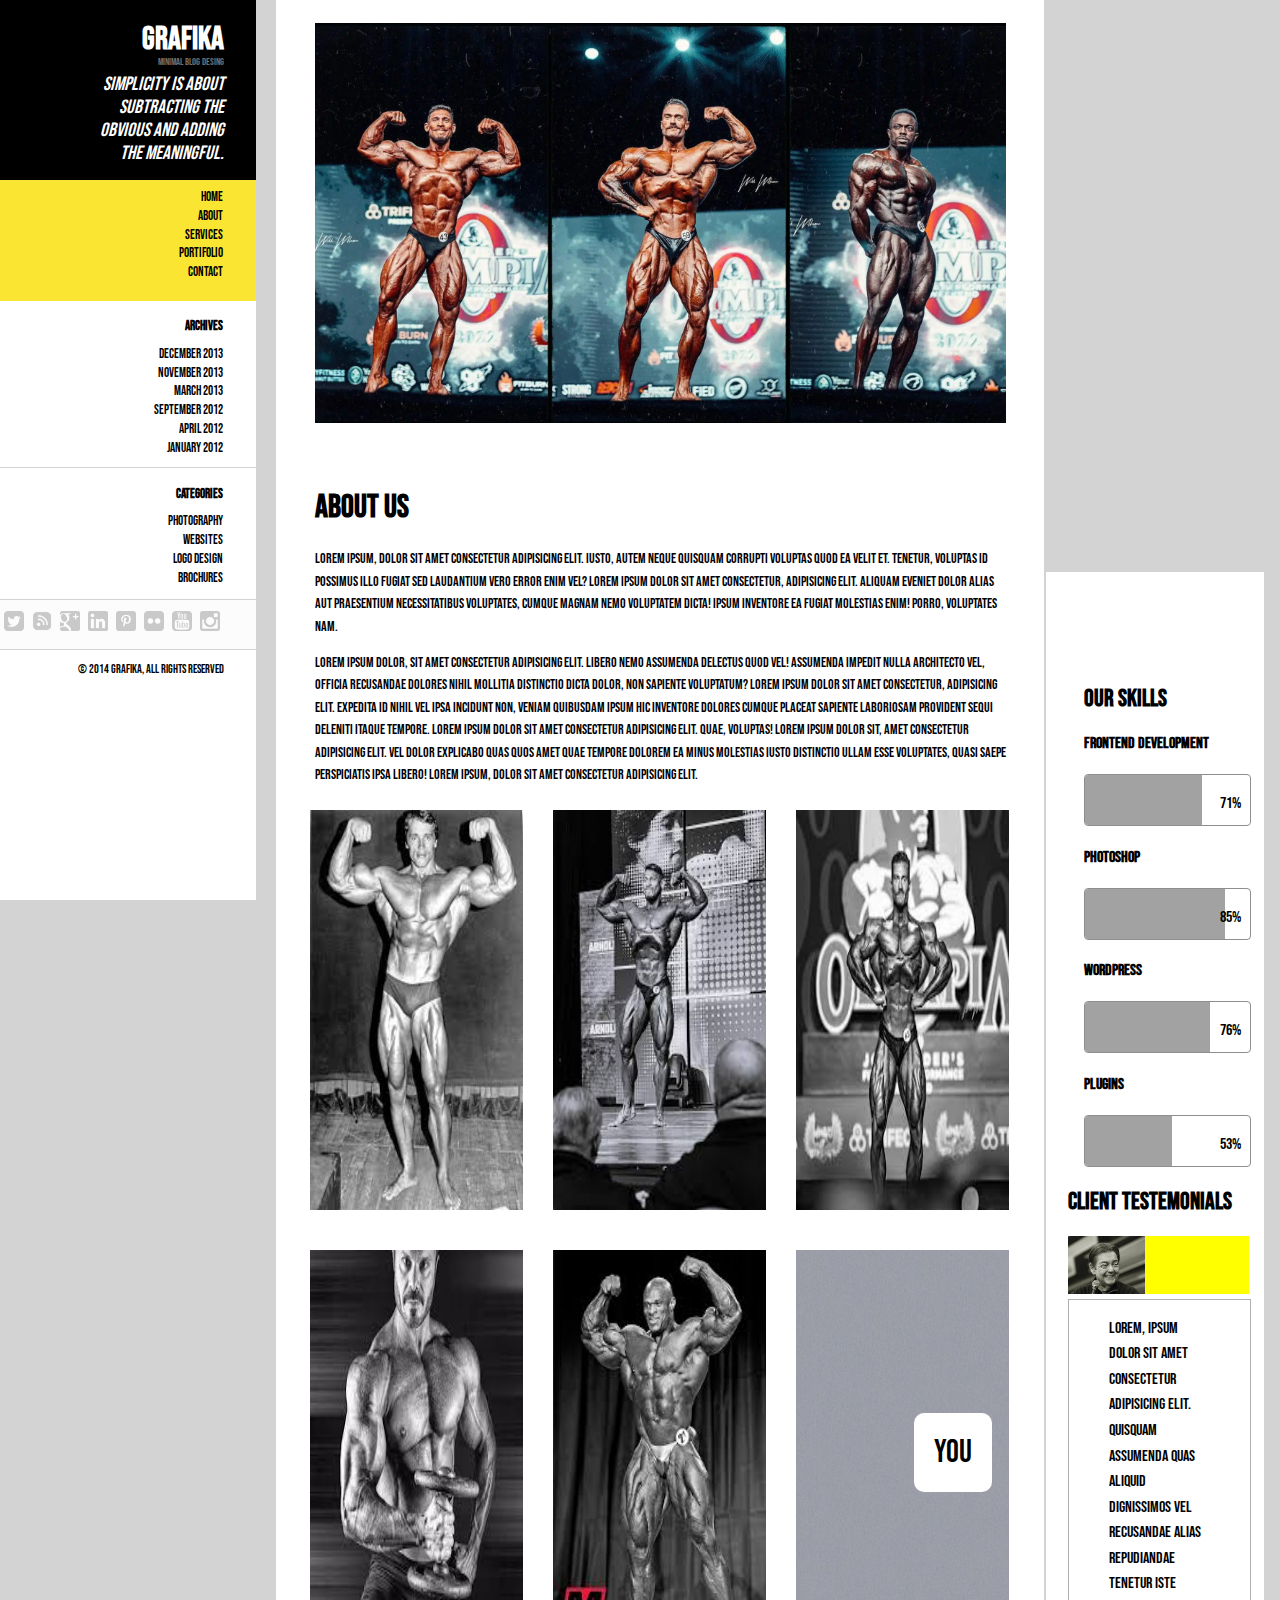
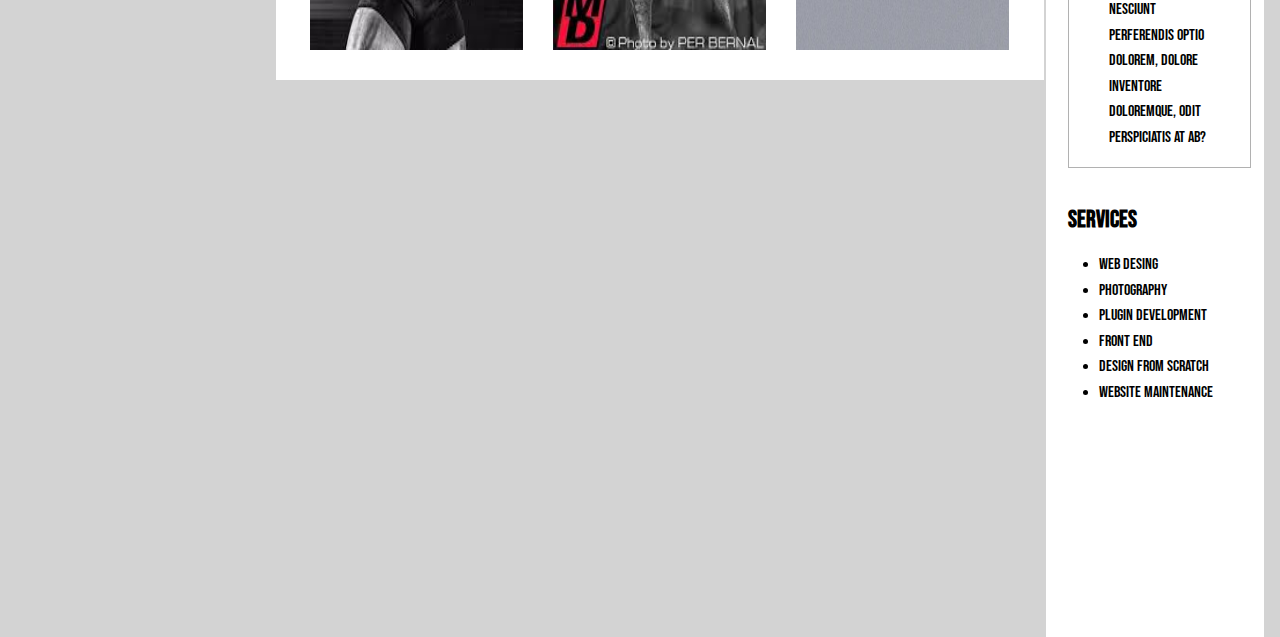
==== about.html @ fdddc4c5 "versão 1.0.0" ====
<!DOCTYPE html>
<html lang="en">
<head>
    <meta charset="UTF-8">
    <link rel="stylesheet" href="css/about.css">
    <link rel="preconnect" href="https://fonts.googleapis.com">
    <link rel="preconnect" href="https://fonts.gstatic.com" crossorigin>
    <link href="https://fonts.googleapis.com/css2?family=Bebas+Neue&display=swap" rel="stylesheet">
    <link rel="preconnect" href="https://fonts.googleapis.com">
    <link rel="preconnect" href="https://fonts.gstatic.com" crossorigin>
    <link href="https://fonts.googleapis.com/css2?family=Bebas+Neue&family=Cormorant+Infant:ital,wght@0,300;0,400;0,500;0,600;0,700;1,300;1,400;1,500;1,600;1,700&display=swap" rel="stylesheet">
    <meta name="viewport" content="width=device-width, initial-scale=1.0">
    <title>Document</title>
</head>
<body>
    <div id="box">
        <div class="inbox1">
        <h1>GRAFIKA</h1>
        <p class="p1">minimal blog desing</p>
        <p class="p2"><i>Simplicity is about subtracting the obvious and adding the meaningful.</i></p>
        </div>
        <div class="inbox2">
            <ul id="menu">
                <a class="amenu" href="index.html"><li>HOME</li></a>
                <a class="amenu" href="about.html"><li>ABOUT</li></a>
                <a class="amenu" href="services.html"><li>SERVICES</li></a>
                <a class="amenu" href="portifolio.html"><li>PORTIFOLIO</li></a>
                <a class="amenu" href="contact.html"><li>CONTACT</li></a>
            </ul>
        </div>
        <div class="inbox3">
            <ul>
                <h1 class="amenu1">ARCHIVES</h1>
                <a class="amenu1" href=""><li>December 2013</li></a>
                <a class="amenu1" href=""><li>November 2013</li></a>
                <a class="amenu1" href=""><li>March 2013</li></a>
                <a class="amenu1" href=""><li>September 2012</li></a>
                <a class="amenu1" href=""><li>April 2012</li></a>
                <a class="amenu1" href=""><li>January 2012</li></a>
            </ul>
        </div>
        <div class="inbox4">
            <ul>
                <h1 class="amenu2">CATEGORIES</h1>
                <a class="amenu2" href=""><li>Photography</li></a>
                <a class="amenu2" href=""><li>Websites</li></a>
                <a class="amenu2" href=""><li>Logo Design</li></a>
                <a class="amenu2" href=""><li>Brochures</li></a>
            </ul>
        </div>
        <div class="inbox5">
            <ul>
                <li><a href=""><img class="icone" src="img/icone/logo-do-facebook.png" alt=""></a></li>
                <li><a href=""><img class="icone" src="img/icone/sinal-do-twitter.png" alt=""></a></li>
                <li><a href=""><img class="icone" src="img/icone/sinal-wi-fi.png" alt=""></a></li>
                <li><a href=""><img class="icone" src="img/icone/google-plus.png" alt=""></a></li>
                <li><a href=""><img class="icone" src="img/icone/logotipo-do-linkedin.png" alt=""></a></li>
                <li><a href=""><img class="icone" src="img/icone/pinterest.png" alt=""></a></li>
                <li><a href=""><img class="icone" src="img/icone/silhueta-do-logotipo-do-site-flickr.png" alt=""></a></li>
                <li><a href=""><img class="icone" src="img/icone/logotipo-do-youtube.png" alt=""></a></li>
                <li><a href=""><img class="icone" src="img/icone/simbolo-do-instagram.png" alt=""></a></li>
            </ul>
        </div>
        <div class="inbox6">
            <p class="copy">© 2014 Grafika, All Rights Reserved</p>
        </div>
    </div>
    <div class="sobre">
        <div>
            <img src="img/imagem-about/classic.jpg.webp" alt="">
            <h1>About us</h1>
            <p>Lorem ipsum, dolor sit amet consectetur adipisicing elit. Iusto, autem neque quisquam corrupti voluptas quod ea velit et. Tenetur, voluptas id possimus illo fugiat sed laudantium vero error enim vel? Lorem ipsum dolor sit amet consectetur, adipisicing elit. Aliquam eveniet dolor alias aut praesentium necessitatibus voluptates, cumque magnam nemo voluptatem dicta! Ipsum inventore ea fugiat molestias enim! Porro, voluptates nam.</p>
            <p>Lorem ipsum dolor, sit amet consectetur adipisicing elit. Libero nemo assumenda delectus quod vel! Assumenda impedit nulla architecto vel, officia recusandae dolores nihil mollitia distinctio dicta dolor, non sapiente voluptatum? Lorem ipsum dolor sit amet consectetur, adipisicing elit. Expedita id nihil vel ipsa incidunt non, veniam quibusdam ipsum hic inventore dolores cumque placeat sapiente laboriosam provident sequi deleniti itaque tempore. Lorem ipsum dolor sit amet consectetur adipisicing elit. Quae, voluptas! Lorem ipsum dolor sit, amet consectetur adipisicing elit. Vel dolor explicabo quas quos amet quae tempore dolorem ea minus molestias iusto distinctio ullam esse voluptates, quasi saepe perspiciatis ipsa libero! Lorem ipsum, dolor sit amet consectetur adipisicing elit.</p>
        </div>
        <div id="galeria">
            <div class="quadrado"><img src="img/imagem-about/download.jpg" alt=""></div>
            <div class="quadrado"><img src="img/imagem-about/download (2).jpg" alt=""></div>
            <div class="quadrado"><img src="img/imagem-about/download (3).jpg" alt=""></div>
            <div class="quadrado"><img src="img/imagem-about/download (4).jpg" alt=""></div>
            <div class="quadrado"><img src="img/imagem-about/download (5).jpg" alt=""></div>
            <div class="quadrado">
                <div id="container">
                    <img class="imagem" src="img/imagem-about/cinza-escuro.jpg" alt="">
                    <label class="texto">YOU</label>
                </div>
            </div>
        </div>
    </div>
    <div class="endbox">
        <div>
            <ul>
                <br><br><br><br>
                <li><h2>Our Skills</h2></li>
                <li><h4>FrontEnd Development</h4></li>
                <li>
                    <div class="progress-bar-container">
                            <div class="progress-bar">
                              <div class="progress" style="width: 71%;"></div>
                            </div>
                        <div class="progress-percentage ls-right-percentage">71%</div>
                    </div>
                </li>
                <li><h4>Photoshop</h4></li>
                <li>
                    <div class="progress-bar-container">
                            <div class="progress-bar">
                              <div class="progress" style="width: 85%;"></div>
                            </div>
                        <div class="progress-percentage ls-right-percentage">85%</div>
                    </div>
                </li>
                <li><h4>Wordpress</h4></li>
                <li>
                    <div class="progress-bar-container">
                            <div class="progress-bar">
                              <div class="progress" style="width: 76%;"></div>
                            </div>
                        <div class="progress-percentage ls-right-percentage">76%</div>
                    </div>
                </li>
                <li><h4>Plugins</h4></li>
                <li>
                    <div class="progress-bar-container">
                            <div class="progress-bar">
                              <div class="progress" style="width: 53%;"></div>
                            </div>
                        <div class="progress-percentage ls-right-percentage">53%</div>
                    </div>
                </li>
            </ul>    
        </div>
        <div class="testemunha">
            <h2>Client Testemonials</h2>
            <img src="img/imagem-about/download (1).jpg" alt="">
        </div>
        <div class="ending">
            <p>Lorem, ipsum dolor sit amet consectetur adipisicing elit. Quisquam assumenda quas aliquid dignissimos vel recusandae alias repudiandae tenetur iste nesciunt perferendis optio dolorem, dolore inventore doloremque, odit perspiciatis at ab?</p>
        </div><br>
        <div class="acabei">
            <h2>Services</h2>
            <ul>
                <li>Web Desing</li>
                <li>Photography</li>
                <li>Plugin Development</li>
                <li>Front End</li>
                <li>Design from Scratch</li>
                <li>Website Maintenance</li>
            </ul>
        </div>
    </div>
    
</body>
</html>
---- css/about.css ----
body{
    font-family: "Bebas Neue", sans-serif;
    margin: 0;
    padding: 0;
    background-color: lightgrey;
}
#box{
    display: flex;
    flex-direction: column;
    width: 20vw;
    height: 100vh;
    background-color: white;
    align-items: end;
    position: fixed;
}
.inbox1{
    background-color: black;
    width: 20vw;
    height: 20vh;
}
.inbox1 > h1{
    color: white;
    text-align: end;
    font-size: 2vh 2vw;
    font-family: open;
    padding-right: 2.5vw;
    padding-left: 5vw;
    margin-top: 8%;
    font-family: "Bebas Neue", sans-serif;
}
.p1{
    font-size: 60%;
    color: rgba(255, 255, 255, 0.45);
    text-align: end;
    padding-right: 2.5vw;
    padding-left: 5vw;
    margin-top: -25px;
}
.p2{
    font-size: 120%;
    color: white;
    text-align: end;
    padding-right: 2.5vw;
    padding-left: 6.5vw;
    margin-top: -5px;
}
.inbox2{
    background-color: rgb(250, 230, 50);
    width: 20vw;
    height: 13.5vh;
}
#menu{
    display: flex;
    justify-content: end;
    flex-direction: column;
    text-align: end;
    list-style-type: none;
    margin-right: 2.5vw;
    margin-top: 3%;
}
.amenu{
    color: black;
    text-decoration: none;
    font-size: 80%;
    padding: 0.75%;
}
.inbox3{
    background-color: rgb(255, 255, 255);
    width: 20vw;
    height: 18.5vh;
}
.inbox3 > ul{
    display: flex;
    justify-content: end;
    flex-direction: column;
    text-align: end;
    list-style-type: none;
    margin-right: 2.5vw;
    margin-top: 3%;
}
.amenu1{
    color: black;
    text-decoration: none;
    font-size: 80%;
    padding: 0.75%;
}
.inbox4{
    background-color: rgb(255, 255, 255);
    width: 20vw;
    height: 14.5vh;
    border-top: solid lightgray 1px;
}
.inbox4 > ul{
    display: flex;
    justify-content: end;
    flex-direction: column;
    text-align: end;
    list-style-type: none;
    margin-right: 2.5vw;
    margin-top: 3%;
}
.amenu2{
    color: black;
    text-decoration: none;
    font-size: 80%;
    padding: 0.75%;
}
.inbox5{
    background-color: rgb(252, 252, 252);
    width: 20vw;
    height: 5.5vh;
    border-top: solid lightgray 1px;
}
.inbox5 > ul{
    display: flex;
    flex-direction: row;
    justify-content: end;
    text-align: end;
    list-style-type: none;
    margin-right: 2.5vw;
    margin-top: 3%;
}
.icone{
    width: 20px ;
    padding: 4px;
    opacity: 0.20;
}
.inbox6{
    background-color: rgb(255, 255, 255);
    width: 20vw;
    height: 27.9vh;
    border-top: solid lightgray 1px;
    text-align: end;
}
.copy{
    margin-right: 2.5vw;
    margin-top: 4.5%;
    font-size: 12px;
}
.sobre{
    background-color: white;
    margin-left: 21.5vw;
    width: 60vw;
    max-width: 60vw;
    border-left: 1px solid lightgray;
}
.sobre img{
    padding: 5%;
    width: 90%;
    height: 400px;
    margin-top: -2%;
}
.sobre h1{
    font-size: 32px;
    padding-left: 5%;
    padding-right: 5%;
}
.sobre p{
    font-size: 14px;
    padding-left: 5%;
    padding-right: 5%;
    line-height: 1.6em;
}
.sobre div #galeria{
    padding-left: 5vw;
}
#galeria{
    width: 100%;
    height: 880px;
    display: flex;
    flex-direction: row;
    flex-wrap: wrap;
}
.quadrado{
    width: 18.5vw;
    margin: -2% -2.1%;
    margin-top: 3px;
    padding-left: 5%;
}
#container {
    position: relative;
}  
.imagem {
    position: absolute;

} 
.texto {
    background-color: rgb(255, 255, 255);
    border-radius: 10px;
    position: absolute;
    font-size: 32px;
    left: 130px;
    top: 170px;
    padding: 20px;
}
.endbox{
    background-color: white;
    margin-left: calc(81.5vw + 2px) ;
    width: 17vw;
    max-width: 17vw;
    border-left: 1px solid lightgray;
    margin-top: -86.6%;
    height: 185vh;
    position: absolute;
}
.progress-bar-container {
    position: relative;
    width: 100%;
}
.progress-bar {
    background-color: white;
    border-radius: 4px;
    overflow: hidden;
    position: relative;
    border: 1px solid rgb(142, 142, 142);
    
}
.progress {
    background-color: #a2a2a2;
    height: 50px;
    transition: width 0.4s;
}
.progress-percentage {
    position: absolute;
    top: 0;
    right: 10px; /* Ajuste conforme necessário */
    line-height: 60px;
}
ul{
    list-style-type: none;
    margin-left: -1%;
    margin-right: 1vw;
}
.testemunha{
    margin-left: 10%;
    margin-right: 1vw;
}
.testemunha img{
    max-width: 6vw;
    border-right: 8.2vw solid yellow;
}
.ending{
    margin-left: 10%;
    margin-right: 1vw;
    padding: 0 40px;
    border: 1px solid rgb(177, 177, 177);

}
.ending p{
    line-height: 1.6em;
}
.acabei{
    margin-left: 10%;
    margin-right: 1vw;
    line-height: 1.6em;
}
.acabei ul{
    list-style-type: disc;
    margin-left: -5%;
}
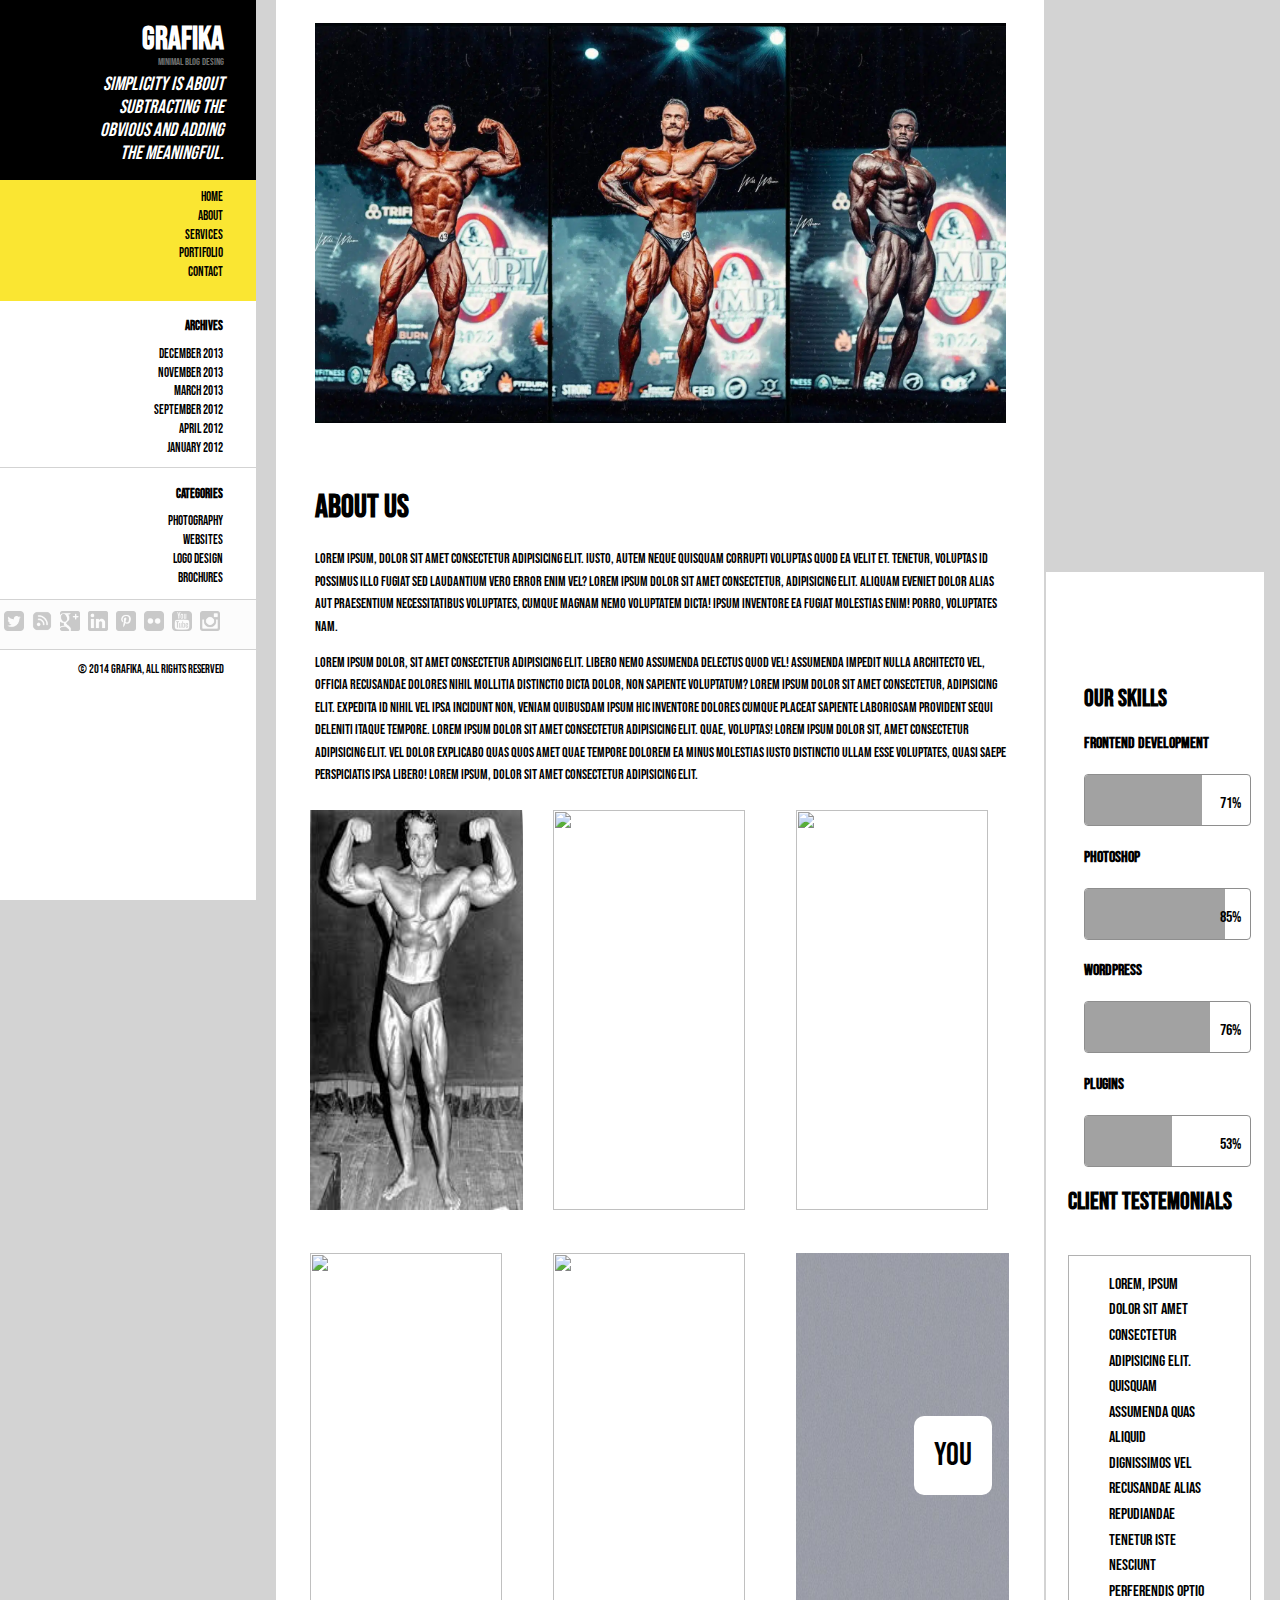
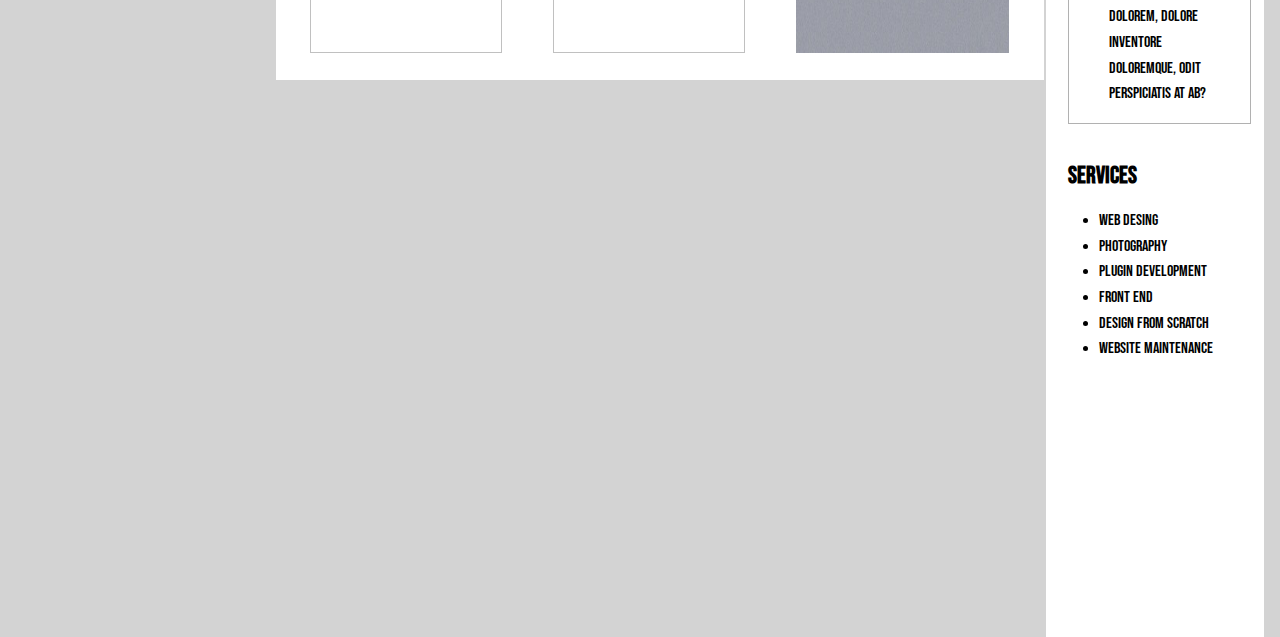
==== commit 81c86673: "versão 1.0.6" ====
--- a/about.html
+++ b/about.html
@@ -74,10 +74,10 @@
         </div>
         <div id="galeria">
             <div class="quadrado"><img src="img/imagem-about/download.jpg" alt=""></div>
-            <div class="quadrado"><img src="img/imagem-about/download (2).jpg" alt=""></div>
-            <div class="quadrado"><img src="img/imagem-about/download (3).jpg" alt=""></div>
-            <div class="quadrado"><img src="img/imagem-about/download (4).jpg" alt=""></div>
-            <div class="quadrado"><img src="img/imagem-about/download (5).jpg" alt=""></div>
+            <div class="quadrado"><img src="img/imagem-about/download(2).jpg" alt=""></div>
+            <div class="quadrado"><img src="img/imagem-about/download(3).jpg" alt=""></div>
+            <div class="quadrado"><img src="img/imagem-about/download(4).jpg" alt=""></div>
+            <div class="quadrado"><img src="img/imagem-about/download(5).jpg" alt=""></div>
             <div class="quadrado">
                 <div id="container">
                     <img class="imagem" src="img/imagem-about/cinza-escuro.jpg" alt="">
@@ -113,7 +113,8 @@
                 <li>
                     <div class="progress-bar-container">
                             <div class="progress-bar">
-                              <div class="progress" style="width: 76%;"></div>
+                              <div class="progress" style="width: 76%;">
+                              </div>
                             </div>
                         <div class="progress-percentage ls-right-percentage">76%</div>
                     </div>
@@ -131,7 +132,7 @@
         </div>
         <div class="testemunha">
             <h2>Client Testemonials</h2>
-            <img src="img/imagem-about/download (1).jpg" alt="">
+            <img src="img/imagem-about/download(1).jpg" alt="">
         </div>
         <div class="ending">
             <p>Lorem, ipsum dolor sit amet consectetur adipisicing elit. Quisquam assumenda quas aliquid dignissimos vel recusandae alias repudiandae tenetur iste nesciunt perferendis optio dolorem, dolore inventore doloremque, odit perspiciatis at ab?</p>
--- a/css/about.css
+++ b/css/about.css
@@ -220,6 +220,10 @@
     height: 50px;
     transition: width 0.4s;
 }
+.progress {
+    background-color: #a2a2a2;
+    transition: width 0.4s;
+}
 .progress-percentage {
     position: absolute;
     top: 0;
@@ -237,7 +241,8 @@
 }
 .testemunha img{
     max-width: 6vw;
-    border-right: 8.2vw solid yellow;
+    border-right: calc(8.4vw - 1px)  solid yellow;
+    box-shadow: 0 5px 0 0 yellow;
 }
 .ending{
     margin-left: 10%;
